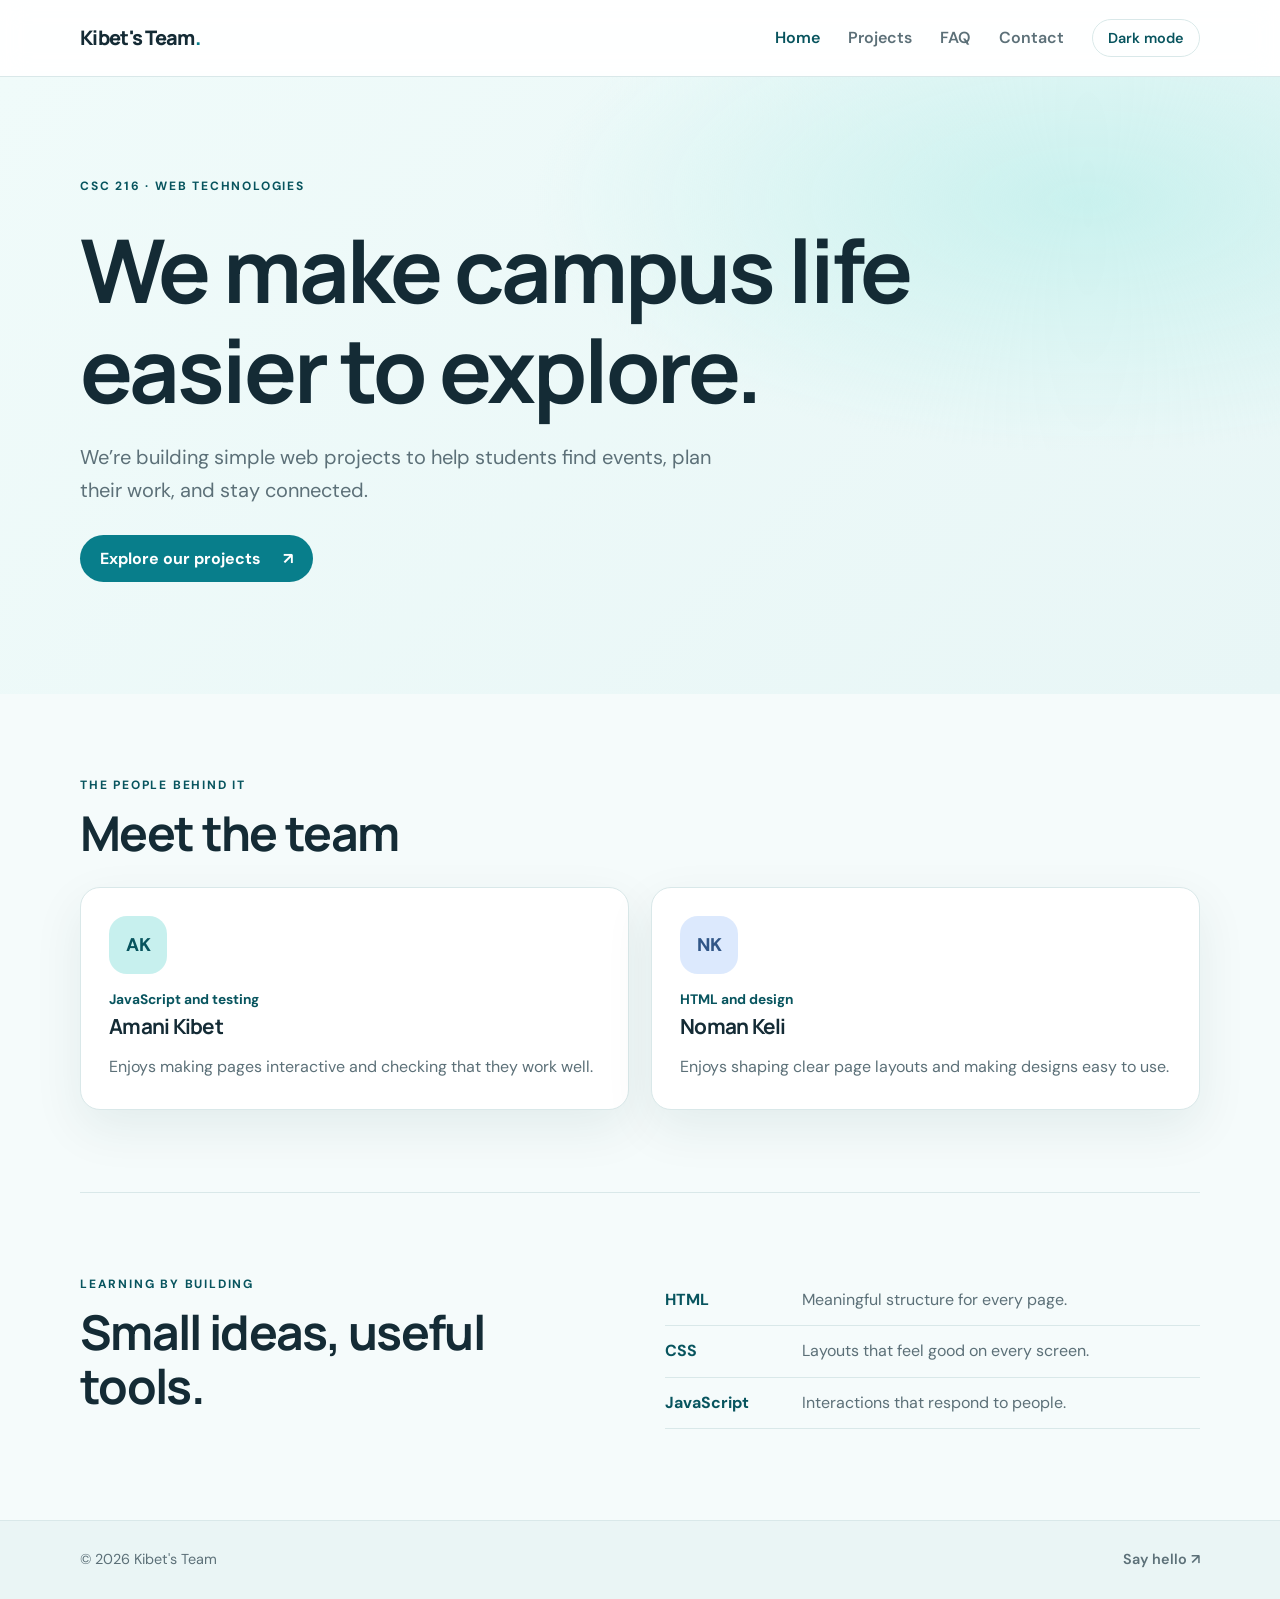
==== index.html @ c1397e11 "Build Kibet's Team website" ====
<!doctype html>
<html lang="en">
  <head>
    <meta charset="UTF-8" />
    <meta name="viewport" content="width=device-width, initial-scale=1.0" />
    <meta
      name="description"
      content="Kibet's Team builds useful web projects for campus life."
    />
    <title>Home | Kibet's Team</title>
    <link rel="stylesheet" href="css/styles.css" />
    <script src="js/script.js" defer></script>
  </head>
  <body>
    <a class="skip-link" href="#main">Skip to main content</a>
    <header class="site-header">
      <div class="container header-inner">
        <a class="logo" href="index.html">Kibet's Team<span>.</span></a>
        <button
          class="nav-toggle"
          type="button"
          aria-expanded="false"
          aria-controls="site-nav"
        >
          Menu
        </button>
        <nav id="site-nav" class="site-nav" aria-label="Main">
          <ul>
            <li><a href="index.html" aria-current="page">Home</a></li>
            <li><a href="projects.html">Projects</a></li>
            <li><a href="faq.html">FAQ</a></li>
            <li><a href="contact.html">Contact</a></li>
          </ul>
        </nav>
        <button class="theme-toggle" type="button" aria-pressed="false">
          Dark mode
        </button>
      </div>
    </header>
    <main id="main">
      <section class="hero">
        <div class="container hero-inner">
          <p class="eyebrow">CSC 216 · WEB TECHNOLOGIES</p>
          <h1>We make campus life easier to explore.</h1>
          <p class="lead">
            We’re building simple web projects to help students find events,
            plan their work, and stay connected.
          </p>
          <a class="button" href="projects.html"
            >Explore our projects <span aria-hidden="true">↗</span></a
          >
        </div>
      </section>
      <section class="container section" aria-labelledby="team-heading">
        <div class="section-heading">
          <p class="eyebrow">THE PEOPLE BEHIND IT</p>
          <h2 id="team-heading">Meet the team</h2>
        </div>
        <div class="team-grid">
          <article class="card profile-card">
            <div class="avatar" aria-hidden="true">AK</div>
            <p class="role">JavaScript and testing</p>
            <h3>Amani Kibet</h3>
            <p>
              Enjoys making pages interactive and checking that they work well.
            </p>
          </article>
          <article class="card profile-card">
            <div class="avatar avatar-alt" aria-hidden="true">NK</div>
            <p class="role">HTML and design</p>
            <h3>Noman Keli</h3>
            <p>
              Enjoys shaping clear page layouts and making designs easy to use.
            </p>
          </article>
        </div>
      </section>
      <section
        class="container section learning"
        aria-labelledby="learning-heading"
      >
        <div>
          <p class="eyebrow">LEARNING BY BUILDING</p>
          <h2 id="learning-heading">Small ideas, useful tools.</h2>
        </div>
        <ul class="skill-list">
          <li>
            <strong>HTML</strong
            ><span>Meaningful structure for every page.</span>
          </li>
          <li>
            <strong>CSS</strong
            ><span>Layouts that feel good on every screen.</span>
          </li>
          <li>
            <strong>JavaScript</strong
            ><span>Interactions that respond to people.</span>
          </li>
        </ul>
      </section>
    </main>
    <footer class="site-footer">
      <div class="container footer-inner">
        <p>© <span id="year">2026</span> Kibet's Team</p>
        <a href="contact.html">Say hello <span aria-hidden="true">↗</span></a>
      </div>
    </footer>
  </body>
</html>
---- css/styles.css ----
@import url("https://fonts.googleapis.com/css2?family=DM+Sans:wght@400;500;600;700&family=Manrope:wght@400;500;600;700;800&display=swap");
:root {
  color-scheme: light;
  --color-primary: #087e8b;
  --color-primary-dark: #07545e;
  --ink: #142b35;
  --muted: #5c7078;
  --paper: #f5fbfb;
  --surface: #fff;
  --line: #d9e8e9;
  --accent: #c7f0ee;
  --shadow: 0 18px 50px rgba(15, 62, 70, 0.08);
  --radius: 20px;
}
* {
  box-sizing: border-box;
}
html {
  scroll-behavior: smooth;
}
body {
  margin: 0;
  background: var(--paper);
  color: var(--ink);
  font-family: "DM Sans", sans-serif;
  line-height: 1.65;
}
h1,
h2,
h3,
.logo {
  font-family: Manrope, sans-serif;
  line-height: 1.14;
  letter-spacing: -0.035em;
}
h1 {
  font-size: clamp(2.7rem, 7vw, 5.5rem);
  max-width: 850px;
  margin: 0.25em 0;
}
h2 {
  font-size: clamp(2rem, 4vw, 3rem);
  margin: 0.2em 0 0.5em;
}
h3 {
  font-size: 1.3rem;
  margin: 0.25rem 0;
}
.container {
  width: min(1120px, calc(100% - 40px));
  margin-inline: auto;
}
.site-header {
  background: rgba(255, 255, 255, 0.91);
  border-bottom: 1px solid var(--line);
  position: sticky;
  top: 0;
  z-index: 5;
  backdrop-filter: blur(14px);
}
.header-inner {
  min-height: 76px;
  display: flex;
  align-items: center;
  gap: 28px;
}
.logo {
  font-weight: 800;
  text-decoration: none;
  color: var(--ink);
  font-size: 1.25rem;
  margin-right: auto;
}
.logo span {
  color: var(--color-primary);
}
.site-nav ul {
  display: flex;
  gap: 28px;
  list-style: none;
  margin: 0;
  padding: 0;
}
.site-nav a,
.footer-inner a {
  color: var(--muted);
  text-decoration: none;
  font-weight: 600;
}
.site-nav a:hover,
.site-nav a[aria-current="page"],
.footer-inner a:hover {
  color: var(--color-primary-dark);
}
a:focus-visible,
button:focus-visible,
input:focus-visible,
textarea:focus-visible {
  outline: 3px solid #f0a93b;
  outline-offset: 3px;
}
.nav-toggle {
  display: none;
}
.theme-toggle,
.filter-button {
  background: transparent;
  color: var(--color-primary-dark);
  border: 1px solid var(--line);
  border-radius: 999px;
  padding: 9px 15px;
  font:
    600 0.9rem "DM Sans",
    sans-serif;
  cursor: pointer;
}
.hero {
  padding: 100px 0 112px;
  background:
    radial-gradient(ellipse at 85% 20%, #c9f1ee 0, transparent 36%),
    linear-gradient(135deg, #f0fbfa, #e8f6f6);
}
.hero-inner {
  position: relative;
}
.eyebrow {
  font-size: 0.75rem;
  letter-spacing: 0.15em;
  font-weight: 700;
  color: var(--color-primary-dark);
  margin: 0 0 10px;
}
.lead {
  font-size: clamp(1.05rem, 2vw, 1.25rem);
  color: var(--muted);
  max-width: 640px;
  margin: 0 0 28px;
}
.button {
  display: inline-flex;
  align-items: center;
  gap: 22px;
  background: var(--color-primary);
  color: white;
  border: 0;
  border-radius: 999px;
  padding: 13px 20px;
  text-decoration: none;
  font:
    700 1rem "DM Sans",
    sans-serif;
  cursor: pointer;
  transition:
    transform 0.2s,
    background 0.2s;
}
.button:hover {
  background: var(--color-primary-dark);
  transform: translateY(-2px);
}
.section {
  padding-top: 82px;
  padding-bottom: 82px;
}
.section-heading {
  margin-bottom: 26px;
}
.team-grid {
  display: grid;
  grid-template-columns: repeat(2, minmax(0, 1fr));
  gap: 22px;
}
.card,
.contact-form {
  background: var(--surface);
  border: 1px solid var(--line);
  border-radius: var(--radius);
  padding: 28px;
  box-shadow: var(--shadow);
}
.profile-card p:last-child {
  color: var(--muted);
  margin-bottom: 0;
}
.role {
  color: var(--color-primary-dark);
  font-size: 0.86rem;
  font-weight: 700;
  margin: 14px 0 4px;
}
.avatar {
  width: 58px;
  height: 58px;
  border-radius: 18px;
  background: var(--accent);
  color: var(--color-primary-dark);
  display: grid;
  place-items: center;
  font-weight: 800;
  font-size: 1.15rem;
}
.avatar-alt {
  background: #dce9fd;
  color: #315687;
}
.learning {
  display: grid;
  grid-template-columns: 1fr 1fr;
  gap: 50px;
  align-items: start;
  border-top: 1px solid var(--line);
}
.skill-list {
  list-style: none;
  padding: 0;
  margin: 0;
}
.skill-list li {
  display: flex;
  gap: 22px;
  border-bottom: 1px solid var(--line);
  padding: 12px 0;
}
.skill-list strong {
  min-width: 115px;
  color: var(--color-primary-dark);
}
.skill-list span {
  color: var(--muted);
}
.site-footer {
  background: #eaf5f5;
  border-top: 1px solid var(--line);
}
.footer-inner {
  min-height: 78px;
  display: flex;
  align-items: center;
  justify-content: space-between;
  color: var(--muted);
  font-size: 0.9rem;
}
.footer-inner p {
  margin: 0;
}
.page-hero {
  padding: 72px 0 40px;
  background: linear-gradient(135deg, #eefafa, #e2f5f3);
}
.page-hero h1 {
  font-size: clamp(2.6rem, 6vw, 4.5rem);
}
.page-hero .lead {
  margin-bottom: 0;
}
.search-label {
  display: block;
  font-weight: 700;
  margin-bottom: 7px;
}
.search-input,
.form-field input,
.form-field textarea {
  width: 100%;
  font: inherit;
  color: var(--ink);
  background: var(--surface);
  border: 1px solid #b9ced0;
  border-radius: 12px;
  padding: 12px 14px;
}
.search-input {
  max-width: 540px;
}
.filter-bar {
  display: flex;
  gap: 10px;
  flex-wrap: wrap;
  margin: 22px 0 8px;
}
.filter-button:hover,
.filter-button.is-active {
  background: var(--color-primary-dark);
  border-color: var(--color-primary-dark);
  color: white;
}
.result-count {
  font-size: 0.9rem;
  color: var(--muted);
  min-height: 1.5em;
}
.project-grid {
  display: grid;
  grid-template-columns: repeat(3, minmax(0, 1fr));
  gap: 18px;
  margin-top: 18px;
}
.project-card {
  min-height: 225px;
  display: flex;
  flex-direction: column;
}
.project-card .tag {
  font-size: 0.75rem;
  text-transform: uppercase;
  letter-spacing: 0.12em;
  color: var(--color-primary-dark);
  font-weight: 700;
}
.project-card p {
  color: var(--muted);
}
.project-card .project-status {
  margin-top: auto;
  font-size: 0.83rem;
  font-weight: 700;
  color: var(--color-primary-dark);
}
.contact-layout {
  display: grid;
  grid-template-columns: 0.8fr 1.2fr;
  gap: 64px;
  align-items: start;
}
.contact-layout > div p:last-child {
  color: var(--muted);
}
.contact-form {
  display: grid;
  gap: 18px;
}
.form-field label {
  display: block;
  font-weight: 700;
  margin-bottom: 6px;
}
.form-field input[aria-invalid="true"],
.form-field textarea[aria-invalid="true"] {
  border-color: #b42318;
}
.error {
  display: block;
  color: #b42318;
  min-height: 1.3em;
}
.success-message {
  color: var(--color-primary-dark);
  font-weight: 700;
  margin: 0;
}
.skip-link {
  position: absolute;
  left: 12px;
  top: -60px;
  background: var(--ink);
  color: white;
  padding: 10px 14px;
  border-radius: 8px;
  z-index: 10;
}
.skip-link:focus {
  top: 12px;
}
body.dark {
  color-scheme: dark;
  --ink: #e5f1f2;
  --muted: #a9c0c4;
  --paper: #102126;
  --surface: #172e34;
  --line: #2d484e;
  --accent: #214b50;
  --shadow: 0 18px 50px rgba(0, 0, 0, 0.15);
}
body.dark .site-header {
  background: rgba(18, 39, 45, 0.94);
}
body.dark .hero,
body.dark .page-hero {
  background:
    radial-gradient(ellipse at 85% 20%, #204b50 0, transparent 36%),
    linear-gradient(135deg, #142e34, #19383d);
}
body.dark .site-footer {
  background: #132a30;
}
body.dark .avatar-alt {
  background: #293d55;
  color: #c5d9ff;
}
body.dark .form-field input,
body.dark .form-field textarea,
body.dark .search-input {
  border-color: #456269;
}
body.dark .error {
  color: #ffaaa3;
}
body.dark .form-field input[aria-invalid="true"],
body.dark .form-field textarea[aria-invalid="true"] {
  border-color: #ffaaa3;
}
@media (max-width: 760px) {
  .container {
    width: min(100% - 32px, 600px);
  }
  .header-inner {
    min-height: 68px;
    gap: 10px;
    flex-wrap: wrap;
  }
  .nav-toggle {
    display: block;
    order: 2;
    background: transparent;
    border: 1px solid var(--line);
    border-radius: 999px;
    padding: 8px 13px;
    color: var(--ink);
    font:
      600 0.9rem "DM Sans",
      sans-serif;
  }
  .theme-toggle {
    order: 3;
    padding: 8px 12px;
  }
  .site-nav {
    display: none;
    order: 4;
    width: 100%;
    padding: 0 0 14px;
  }
  .site-nav.is-open {
    display: block;
  }
  .site-nav ul {
    flex-direction: column;
    gap: 4px;
  }
  .site-nav a {
    display: block;
    padding: 7px 0;
  }
  .hero {
    padding: 72px 0 80px;
  }
  .section {
    padding-top: 60px;
    padding-bottom: 60px;
  }
  .team-grid,
  .learning,
  .contact-layout {
    grid-template-columns: 1fr;
    gap: 20px;
  }
  .project-grid {
    grid-template-columns: repeat(2, minmax(0, 1fr));
  }
  .contact-layout {
    gap: 8px;
  }
  .skill-list li {
    gap: 12px;
  }
  .skill-list strong {
    min-width: 95px;
  }
}
@media (max-width: 480px) {
  .header-inner {
    gap: 8px;
  }
  .logo {
    font-size: 1.08rem;
  }
  .theme-toggle,
  .nav-toggle {
    font-size: 0.8rem;
    padding: 7px 10px;
  }
  .project-grid {
    grid-template-columns: 1fr;
  }
  .card,
  .contact-form {
    padding: 22px;
  }
  .hero {
    padding: 60px 0;
  }
  .footer-inner {
    gap: 12px;
  }
}

.faq-list {
  max-width: 850px;
}
.faq-list h2 {
  margin-bottom: 30px;
}
.faq-item {
  background: var(--surface);
  border: 1px solid var(--line);
  border-radius: 14px;
  padding: 18px 20px;
  margin: 12px 0;
  box-shadow: var(--shadow);
}
.faq-item summary {
  font-weight: 700;
  cursor: pointer;
  color: var(--ink);
}
.faq-item summary::marker {
  color: var(--color-primary);
}
.faq-item p {
  color: var(--muted);
  margin-bottom: 0;
}
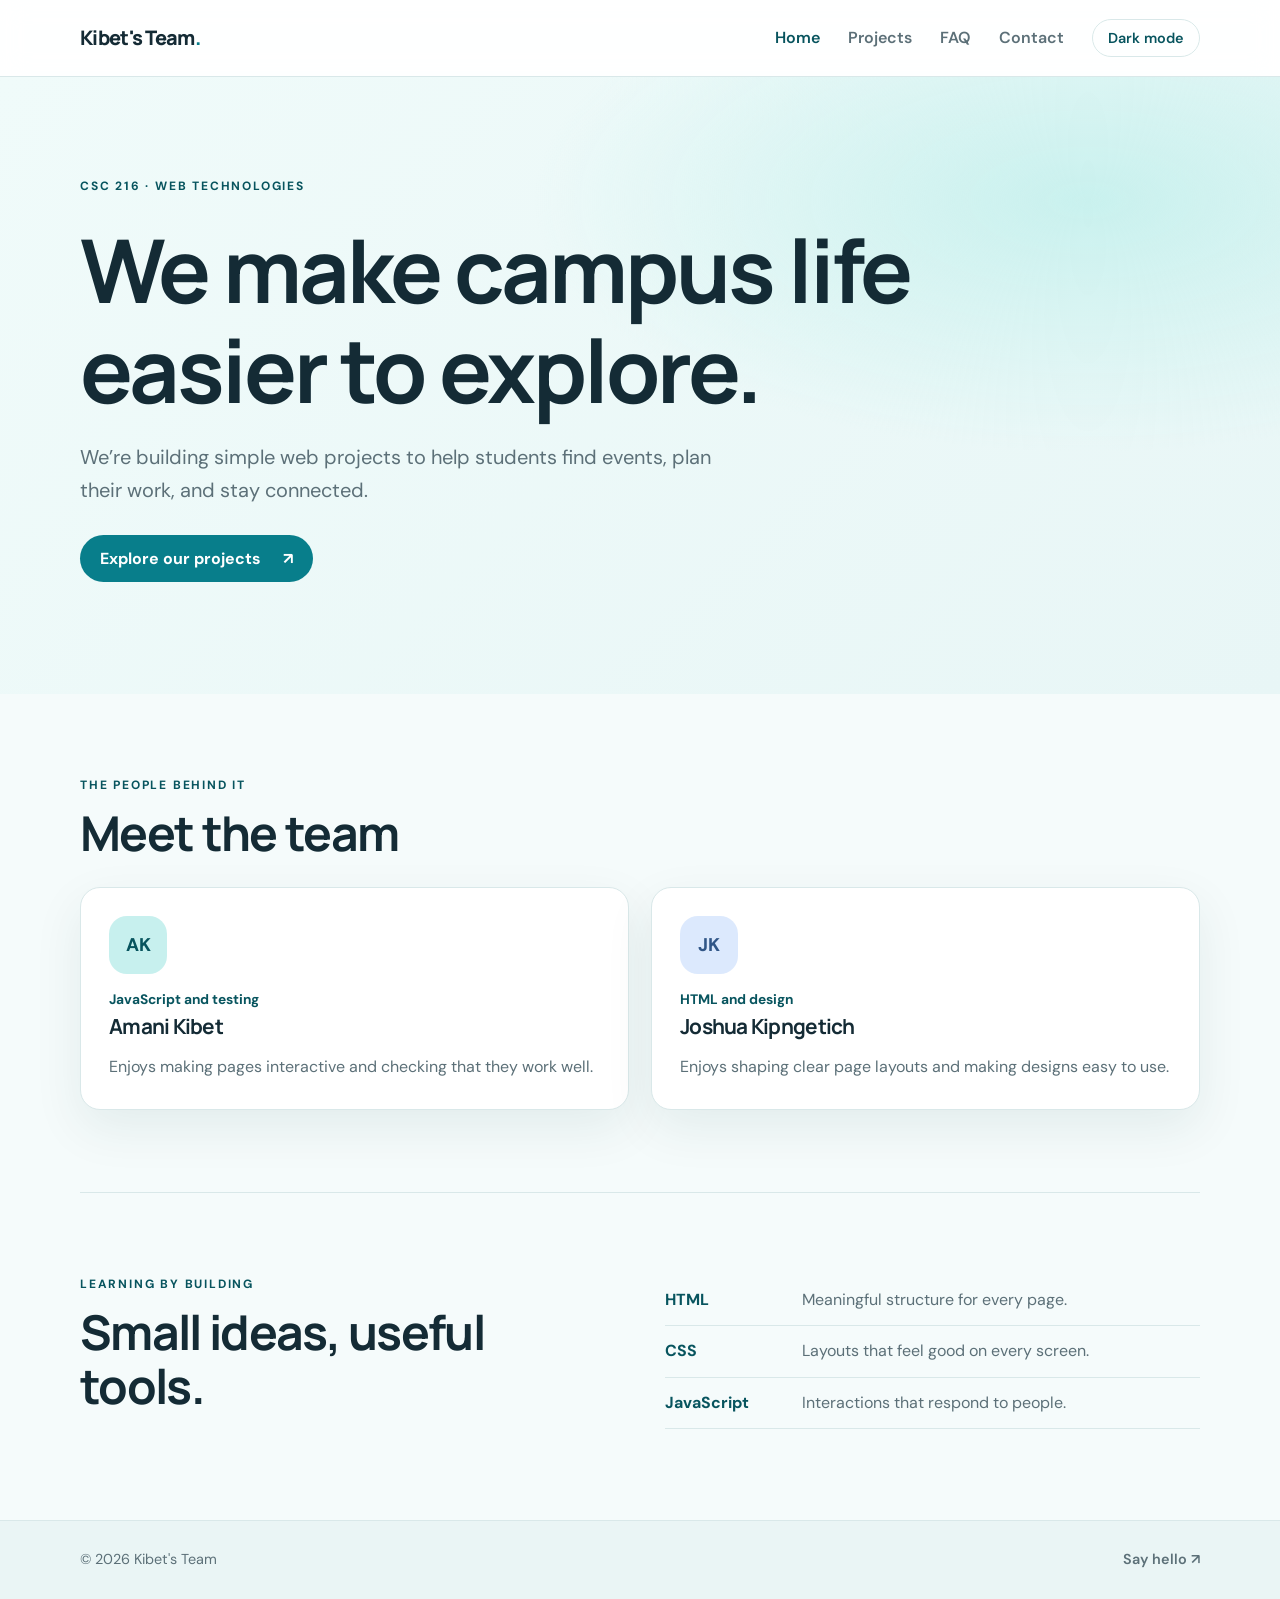
==== commit 2a438e73: "Update team name and simplify README Co-authored-by: Copilot <223556219+Copilot@users.noreply.github" ====
--- a/index.html
+++ b/index.html
@@ -66,9 +66,9 @@
             </p>
           </article>
           <article class="card profile-card">
-            <div class="avatar avatar-alt" aria-hidden="true">NK</div>
+            <div class="avatar avatar-alt" aria-hidden="true">JK</div>
             <p class="role">HTML and design</p>
-            <h3>Noman Keli</h3>
+            <h3>Joshua Kipngetich</h3>
             <p>
               Enjoys shaping clear page layouts and making designs easy to use.
             </p>
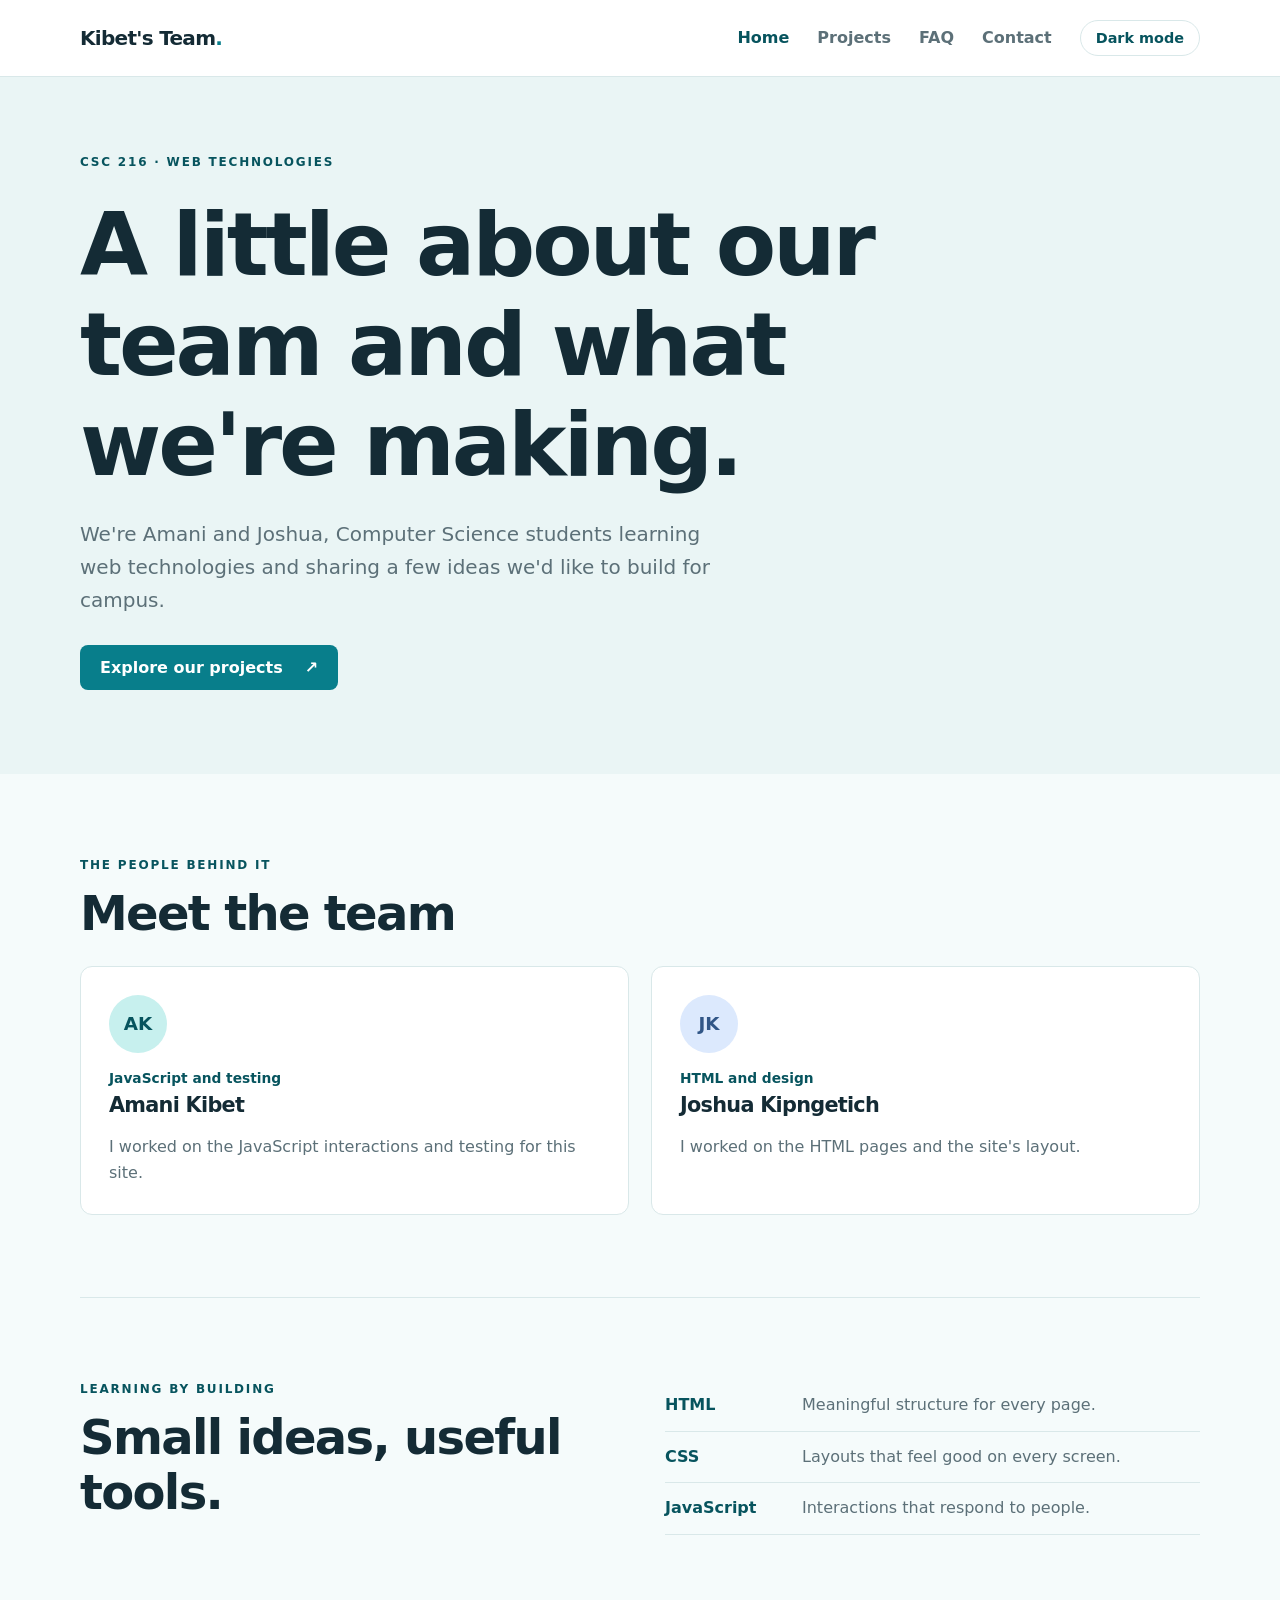
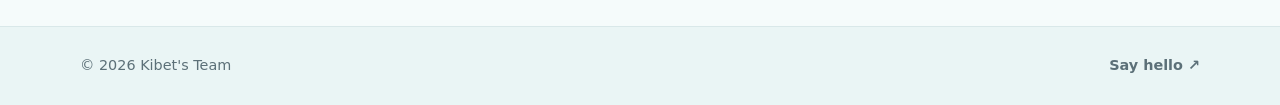
==== commit 47564388: "Fixed layout" ====
--- a/index.html
+++ b/index.html
@@ -41,10 +41,10 @@
       <section class="hero">
         <div class="container hero-inner">
           <p class="eyebrow">CSC 216 · WEB TECHNOLOGIES</p>
-          <h1>We make campus life easier to explore.</h1>
+          <h1>A little about our team and what we're making.</h1>
           <p class="lead">
-            We’re building simple web projects to help students find events,
-            plan their work, and stay connected.
+            We're Amani and Joshua, Computer Science students learning web
+            technologies and sharing a few ideas we'd like to build for campus.
           </p>
           <a class="button" href="projects.html"
             >Explore our projects <span aria-hidden="true">↗</span></a
@@ -62,7 +62,7 @@
             <p class="role">JavaScript and testing</p>
             <h3>Amani Kibet</h3>
             <p>
-              Enjoys making pages interactive and checking that they work well.
+              I worked on the JavaScript interactions and testing for this site.
             </p>
           </article>
           <article class="card profile-card">
@@ -70,7 +70,7 @@
             <p class="role">HTML and design</p>
             <h3>Joshua Kipngetich</h3>
             <p>
-              Enjoys shaping clear page layouts and making designs easy to use.
+              I worked on the HTML pages and the site's layout.
             </p>
           </article>
         </div>
--- a/css/styles.css
+++ b/css/styles.css
@@ -1,4 +1,3 @@
-@import url("https://fonts.googleapis.com/css2?family=DM+Sans:wght@400;500;600;700&family=Manrope:wght@400;500;600;700;800&display=swap");
 :root {
   color-scheme: light;
   --color-primary: #087e8b;
@@ -9,8 +8,8 @@
   --surface: #fff;
   --line: #d9e8e9;
   --accent: #c7f0ee;
-  --shadow: 0 18px 50px rgba(15, 62, 70, 0.08);
-  --radius: 20px;
+  --shadow: none;
+  --radius: 12px;
 }
 * {
   box-sizing: border-box;
@@ -22,14 +21,14 @@
   margin: 0;
   background: var(--paper);
   color: var(--ink);
-  font-family: "DM Sans", sans-serif;
+  font-family: system-ui, sans-serif;
   line-height: 1.65;
 }
 h1,
 h2,
 h3,
 .logo {
-  font-family: Manrope, sans-serif;
+  font-family: system-ui, sans-serif;
   line-height: 1.14;
   letter-spacing: -0.035em;
 }
@@ -51,12 +50,11 @@
   margin-inline: auto;
 }
 .site-header {
-  background: rgba(255, 255, 255, 0.91);
+  background: var(--surface);
   border-bottom: 1px solid var(--line);
   position: sticky;
   top: 0;
   z-index: 5;
-  backdrop-filter: blur(14px);
 }
 .header-inner {
   min-height: 76px;
@@ -109,16 +107,12 @@
   border: 1px solid var(--line);
   border-radius: 999px;
   padding: 9px 15px;
-  font:
-    600 0.9rem "DM Sans",
-    sans-serif;
+  font: 600 0.9rem system-ui, sans-serif;
   cursor: pointer;
 }
 .hero {
-  padding: 100px 0 112px;
-  background:
-    radial-gradient(ellipse at 85% 20%, #c9f1ee 0, transparent 36%),
-    linear-gradient(135deg, #f0fbfa, #e8f6f6);
+  padding: 76px 0 84px;
+  background: #eaf5f5;
 }
 .hero-inner {
   position: relative;
@@ -143,20 +137,15 @@
   background: var(--color-primary);
   color: white;
   border: 0;
-  border-radius: 999px;
+  border-radius: 8px;
   padding: 13px 20px;
   text-decoration: none;
-  font:
-    700 1rem "DM Sans",
-    sans-serif;
+  font: 700 1rem system-ui, sans-serif;
   cursor: pointer;
-  transition:
-    transform 0.2s,
-    background 0.2s;
+  transition: background 0.2s;
 }
 .button:hover {
   background: var(--color-primary-dark);
-  transform: translateY(-2px);
 }
 .section {
   padding-top: 82px;
@@ -191,7 +180,7 @@
 .avatar {
   width: 58px;
   height: 58px;
-  border-radius: 18px;
+  border-radius: 50%;
   background: var(--accent);
   color: var(--color-primary-dark);
   display: grid;
@@ -245,7 +234,7 @@
 }
 .page-hero {
   padding: 72px 0 40px;
-  background: linear-gradient(135deg, #eefafa, #e2f5f3);
+  background: #eaf5f5;
 }
 .page-hero h1 {
   font-size: clamp(2.6rem, 6vw, 4.5rem);
@@ -369,16 +358,14 @@
   --surface: #172e34;
   --line: #2d484e;
   --accent: #214b50;
-  --shadow: 0 18px 50px rgba(0, 0, 0, 0.15);
+  --shadow: none;
 }
 body.dark .site-header {
-  background: rgba(18, 39, 45, 0.94);
+  background: var(--surface);
 }
 body.dark .hero,
 body.dark .page-hero {
-  background:
-    radial-gradient(ellipse at 85% 20%, #204b50 0, transparent 36%),
-    linear-gradient(135deg, #142e34, #19383d);
+  background: #19383d;
 }
 body.dark .site-footer {
   background: #132a30;
@@ -416,9 +403,7 @@
     border-radius: 999px;
     padding: 8px 13px;
     color: var(--ink);
-    font:
-      600 0.9rem "DM Sans",
-      sans-serif;
+    font: 600 0.9rem system-ui, sans-serif;
   }
   .theme-toggle {
     order: 3;
